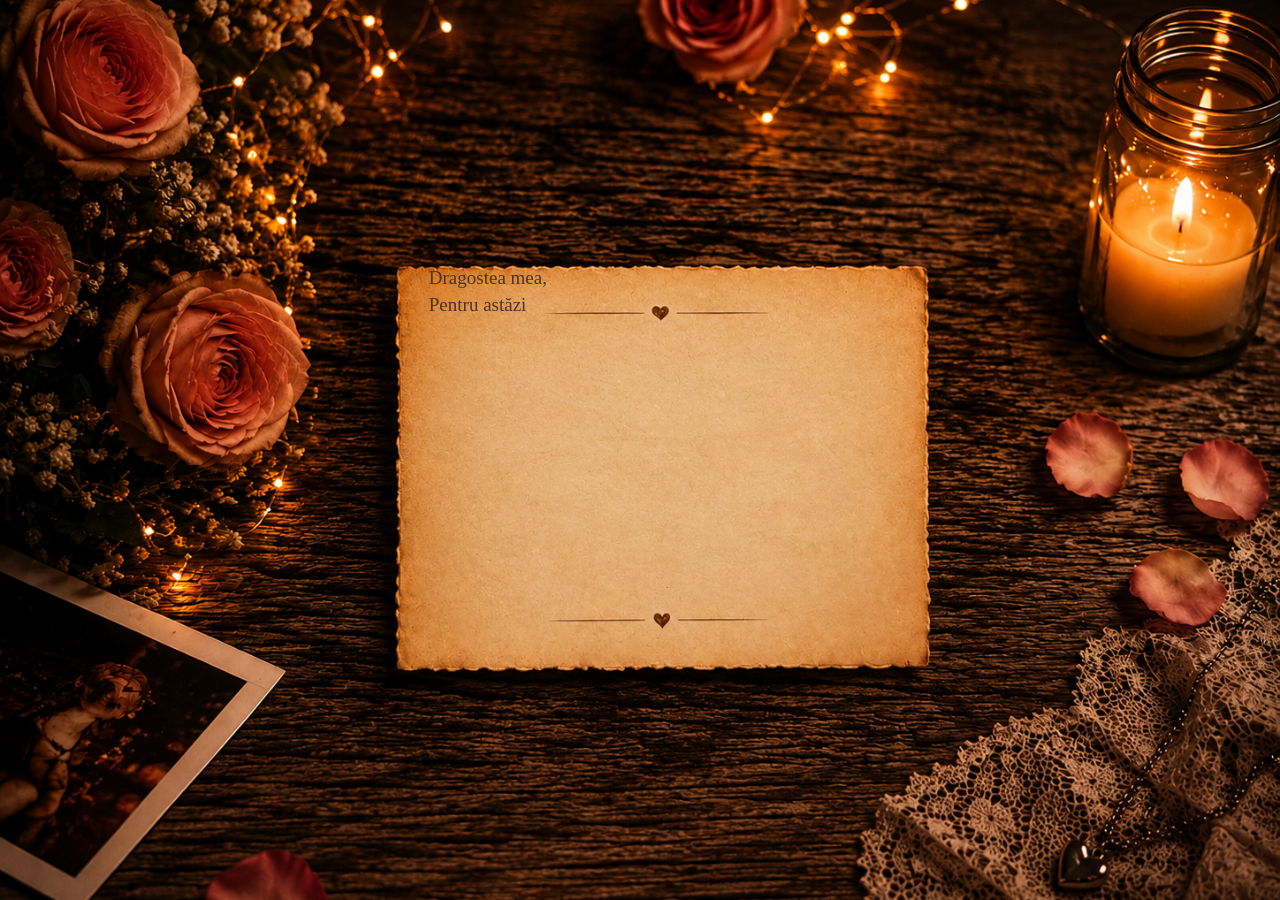
==== letter.html @ 1508d895 "Prima versiune" ====
<!DOCTYPE html>
<html lang="ro">
<head>
    <meta charset="UTF-8">
    <meta name="viewport" content="width=device-width, initial-scale=1.0">
    <title>Scrisoare ❤️</title>

    <link rel="stylesheet" href="css/letter.css">
</head>

<body>

<div id="transition"></div>

<div class="page">

<div id="text"></div>

<button id="backBtn">
    ❤️ Înapoi la cadouri ❤️
</button>

<script src="js/letter.js"></script>

</div>

</body>
</html>
---- css/letter.css ----
*{
    margin:0;
    padding:0;
    box-sizing:border-box;
}

body{

    width:100vw;
    height:100vh;

    overflow:hidden;

    background:url("../assets/backgrounds/letter-paper.png") center center/cover no-repeat;
    
    background-size: cover;

    position:relative;

    font-family:Georgia, serif;

}

#text{

    position:absolute;

    top:29.3%;

    left:51.5%;

    transform:translateX(-50%);

    width:36%;

    height:50%;

    color:#4a3527;

    font-size:19px;

    line-height:1.45;

    white-space:pre-line;

    text-align:justify;

}

#backBtn{

    position:absolute;

    left:50%;

    bottom:3%;

    transform:translateX(-50%);

    padding:18px 50px;

    border:none;

    border-radius:50px;

    background:#ff4f8b;

    color:white;

    font-size:24px;

    cursor:pointer;

    transition:.3s;

    display:none;

}

#backBtn:hover{

    transform:translateX(-50%) scale(1.05);

    background:#ff2f76;

}

#transition{
    position:fixed;
    top:0;
    left:0;
    width:100%;
    height:100%;
    background:black;
    opacity:0;
    pointer-events:none;
    transition:.4s;
    z-index:9999;
}

.page{
    width:100%;
    height:100%;
    transition:.4s;
}

@media (max-width: 768px){

    body{
        overflow:auto;
        background-position:center;
    }

    #text{

        top:20.5%;

        left:50%;

        width:68%;

        height:auto;

        font-size:15px;

        line-height:1.35;

        text-align:left;

    }

    #backBtn{

        width:85%;

        max-width:320px;

        bottom:25px;

        font-size:18px;

        padding:14px 20px;

    }

}
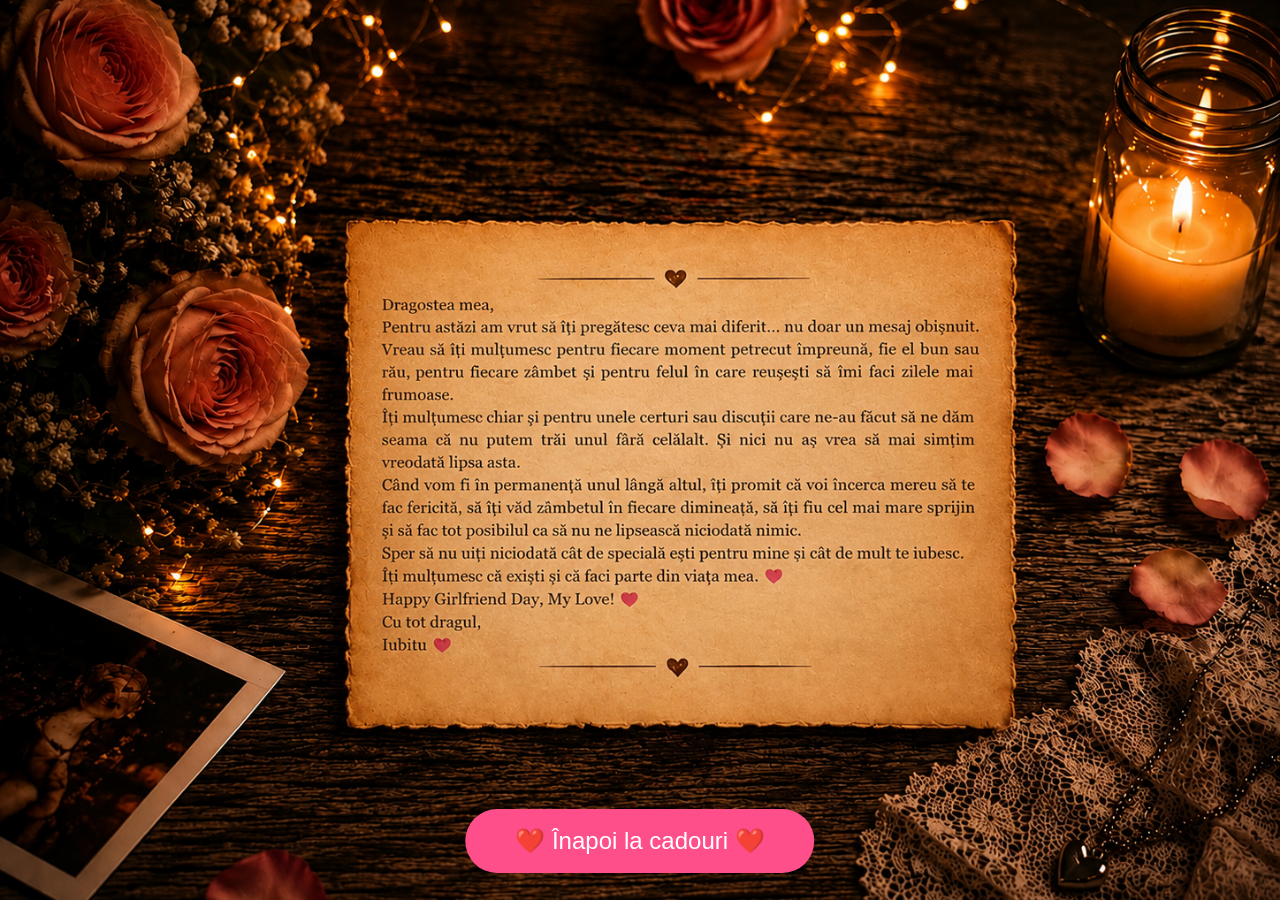
==== commit 6c9990a2: "Versiunea finala" ====
--- a/letter.html
+++ b/letter.html
@@ -14,8 +14,6 @@
 
 <div class="page">
 
-<div id="text"></div>
-
 <button id="backBtn">
     ❤️ Înapoi la cadouri ❤️
 </button>
--- a/css/letter.css
+++ b/css/letter.css
@@ -11,39 +11,14 @@
 
     overflow:hidden;
 
+    background:#000;
     background:url("../assets/backgrounds/letter-paper.png") center center/cover no-repeat;
-    
+
     background-size: cover;
 
     position:relative;
 
     font-family:Georgia, serif;
-
-}
-
-#text{
-
-    position:absolute;
-
-    top:29.3%;
-
-    left:51.5%;
-
-    transform:translateX(-50%);
-
-    width:36%;
-
-    height:50%;
-
-    color:#4a3527;
-
-    font-size:19px;
-
-    line-height:1.45;
-
-    white-space:pre-line;
-
-    text-align:justify;
 
 }
 
@@ -104,43 +79,52 @@
     transition:.4s;
 }
 
-@media (max-width: 768px){
+@media screen and (max-width:900px) and (orientation:landscape){
 
-    body{
-        overflow:auto;
-        background-position:center;
-    }
+body{
 
-    #text{
+    width:100vw;
 
-        top:20.5%;
+    height:auto;
+    min-height:120vh;
 
-        left:50%;
+    overflow-x:hidden;
+    overflow-y:auto;
 
-        width:68%;
+    background-position:center;
+    background-size:cover;
 
-        height:auto;
+}
 
-        font-size:15px;
+.page{
 
-        line-height:1.35;
+    position:relative;
 
-        text-align:left;
+    width:100%;
+    min-height:120vh;
 
-    }
+}
 
-    #backBtn{
+#backBtn{
 
-        width:85%;
+    position:absolute;
 
-        max-width:320px;
+    left:50%;
 
-        bottom:25px;
+    bottom:4%;
 
-        font-size:18px;
+    transform:translateX(-50%);
 
-        padding:14px 20px;
+    width:230px;
 
-    }
+    max-width:40vw;
+
+    padding:12px 20px;
+
+    font-size:16px;
+
+    border-radius:26px;
+
+}
 
 }
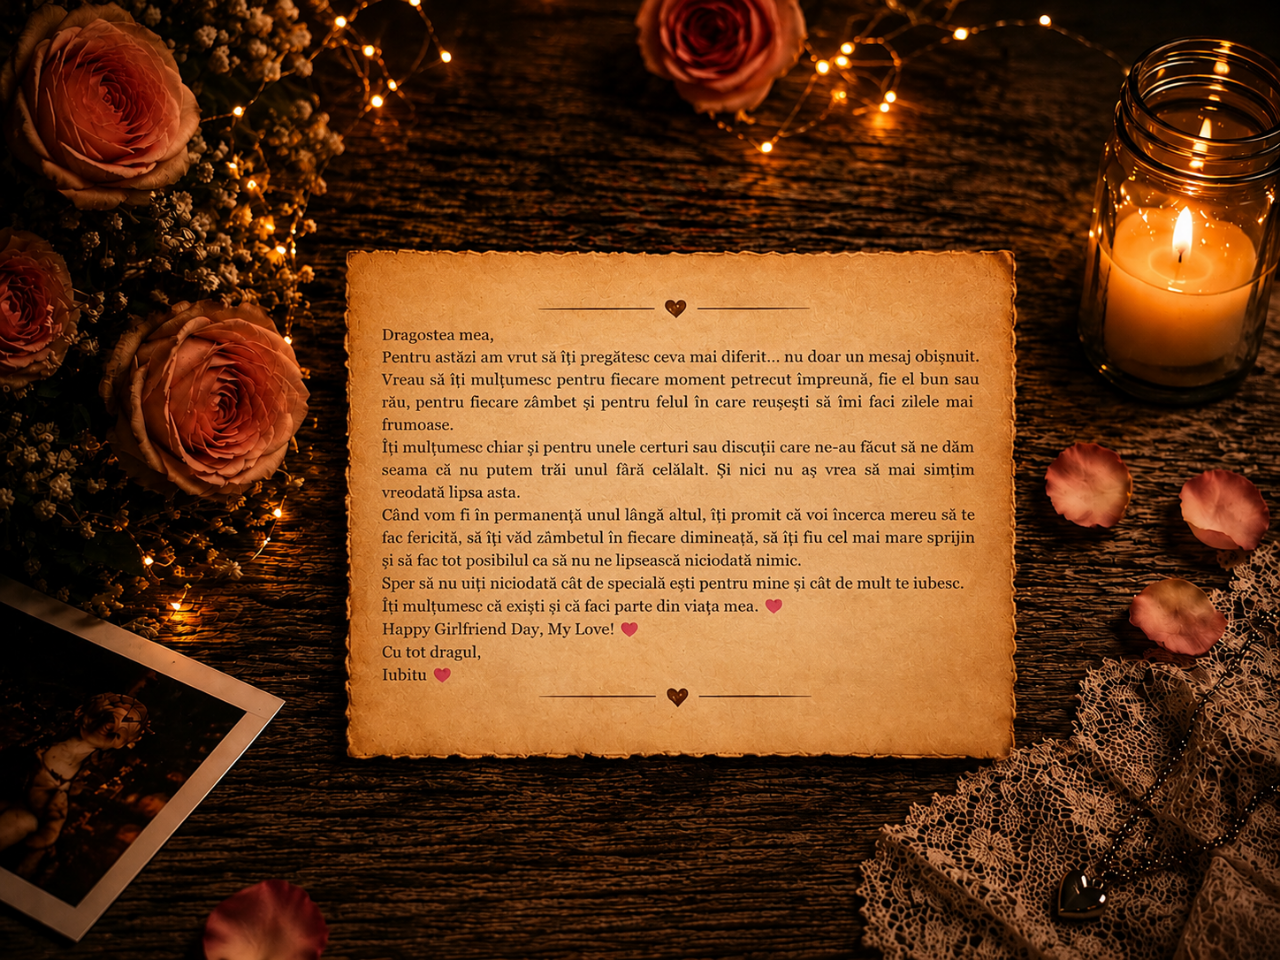
==== commit ea6de694: "Versiunea finala" ====
--- a/letter.html
+++ b/letter.html
@@ -14,11 +14,11 @@
 
 <div class="page">
 
-<button id="backBtn">
-    ❤️ Înapoi la cadouri ❤️
-</button>
+    <img src="assets/backgrounds/letter-paper.png" class="background">
 
-<script src="js/letter.js"></script>
+    <button id="backBtn">
+        ❤️ Înapoi la cadouri ❤️
+    </button>
 
 </div>
 
--- a/css/letter.css
+++ b/css/letter.css
@@ -11,14 +11,16 @@
 
     overflow:hidden;
 
-    background:#000;
-    background:url("../assets/backgrounds/letter-paper.png") center center/cover no-repeat;
-
-    background-size: cover;
-
     position:relative;
 
     font-family:Georgia, serif;
+
+}
+
+.background{
+
+    width:100%;
+    display:block;
 
 }
 
@@ -83,41 +85,41 @@
 
 body{
 
-    width:100vw;
-
     height:auto;
     min-height:120vh;
 
     overflow-x:hidden;
     overflow-y:auto;
 
-    background-position:center;
-    background-size:cover;
-
 }
 
 .page{
-
-    position:relative;
 
     width:100%;
     min-height:120vh;
 
 }
 
+.background{
+
+    width:100%;
+    display:block;
+
+}
+
 #backBtn{
 
-    position:absolute;
+    display:block;
 
-    left:50%;
+    position:static;
 
-    bottom:4%;
-
-    transform:translateX(-50%);
+    transform:none;
 
     width:230px;
 
     max-width:40vw;
+
+    margin:30px auto 35px;
 
     padding:12px 20px;
 
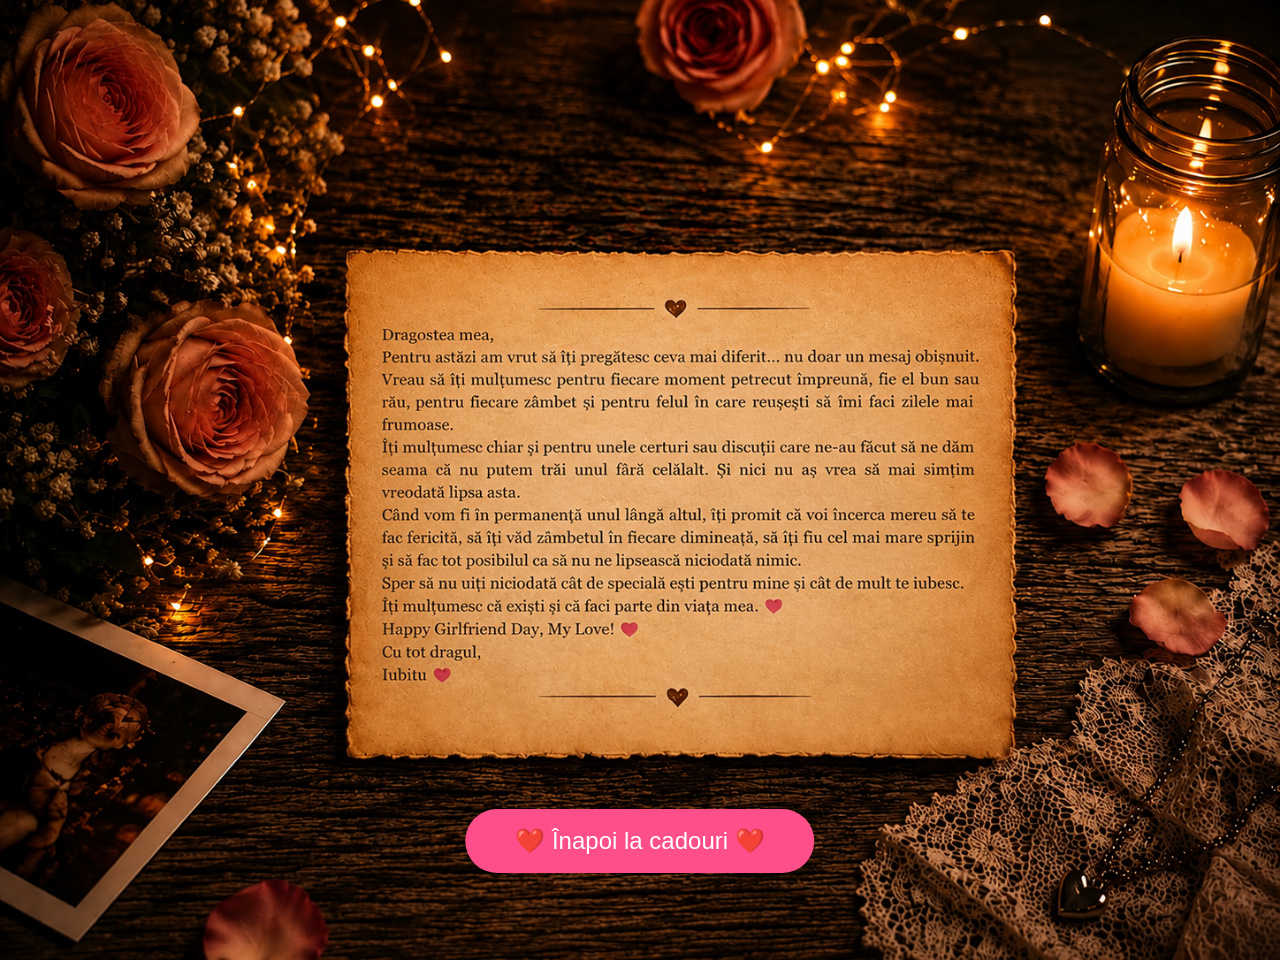
==== commit 58ebe4e6: "Versiunea finala" ====
--- a/letter.html
+++ b/letter.html
@@ -22,5 +22,7 @@
 
 </div>
 
+<script src="js/letter.js"></script>
+
 </body>
 </html>
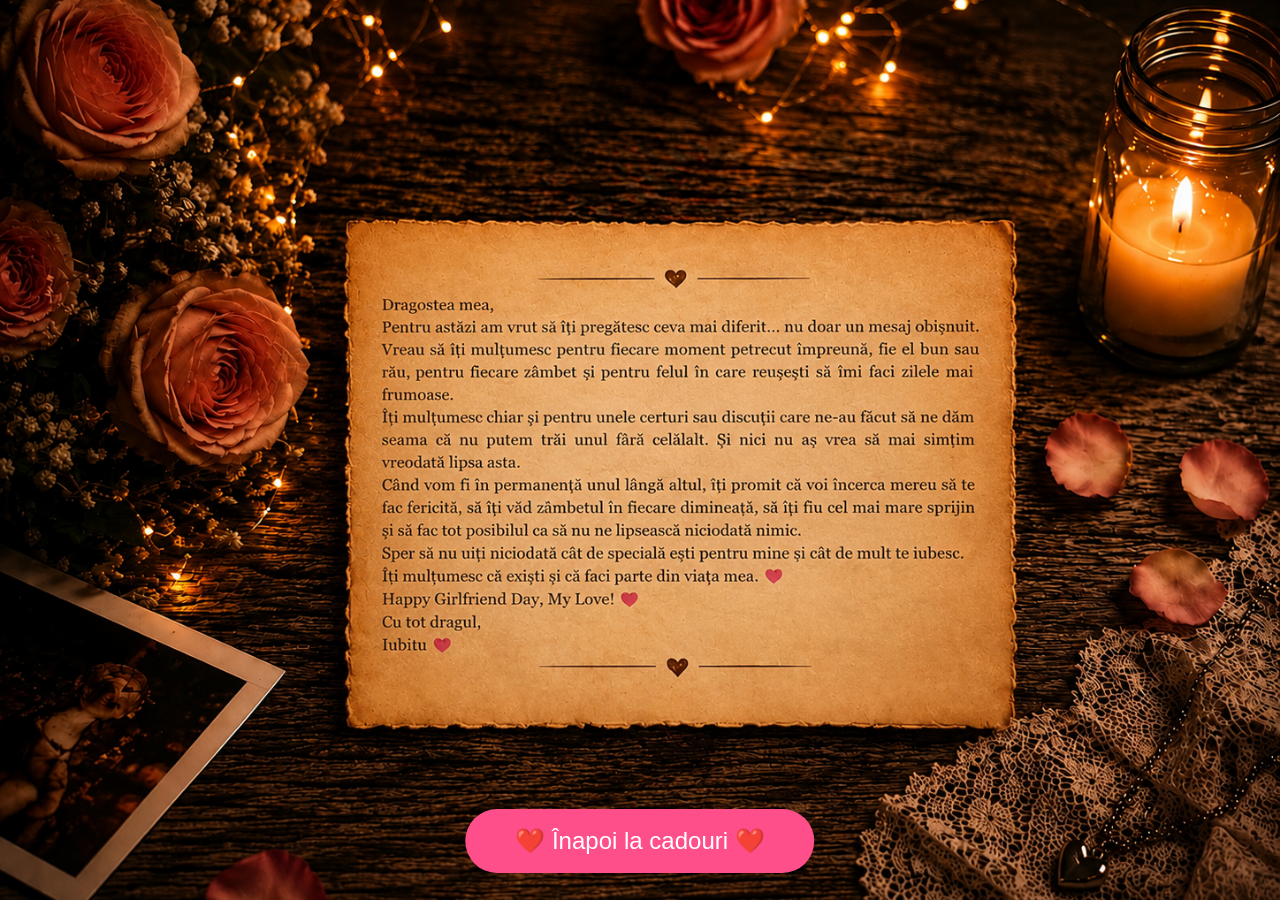
==== commit 574534ea: "Versiunea finala" ====
--- a/letter.html
+++ b/letter.html
@@ -14,8 +14,6 @@
 
 <div class="page">
 
-    <img src="assets/backgrounds/letter-paper.png" class="background">
-
     <button id="backBtn">
         ❤️ Înapoi la cadouri ❤️
     </button>
--- a/css/letter.css
+++ b/css/letter.css
@@ -11,16 +11,11 @@
 
     overflow:hidden;
 
+    background:#000 url("../assets/backgrounds/letter-paper.png") center center/cover no-repeat;
+
     position:relative;
 
     font-family:Georgia, serif;
-
-}
-
-.background{
-
-    width:100%;
-    display:block;
 
 }
 
